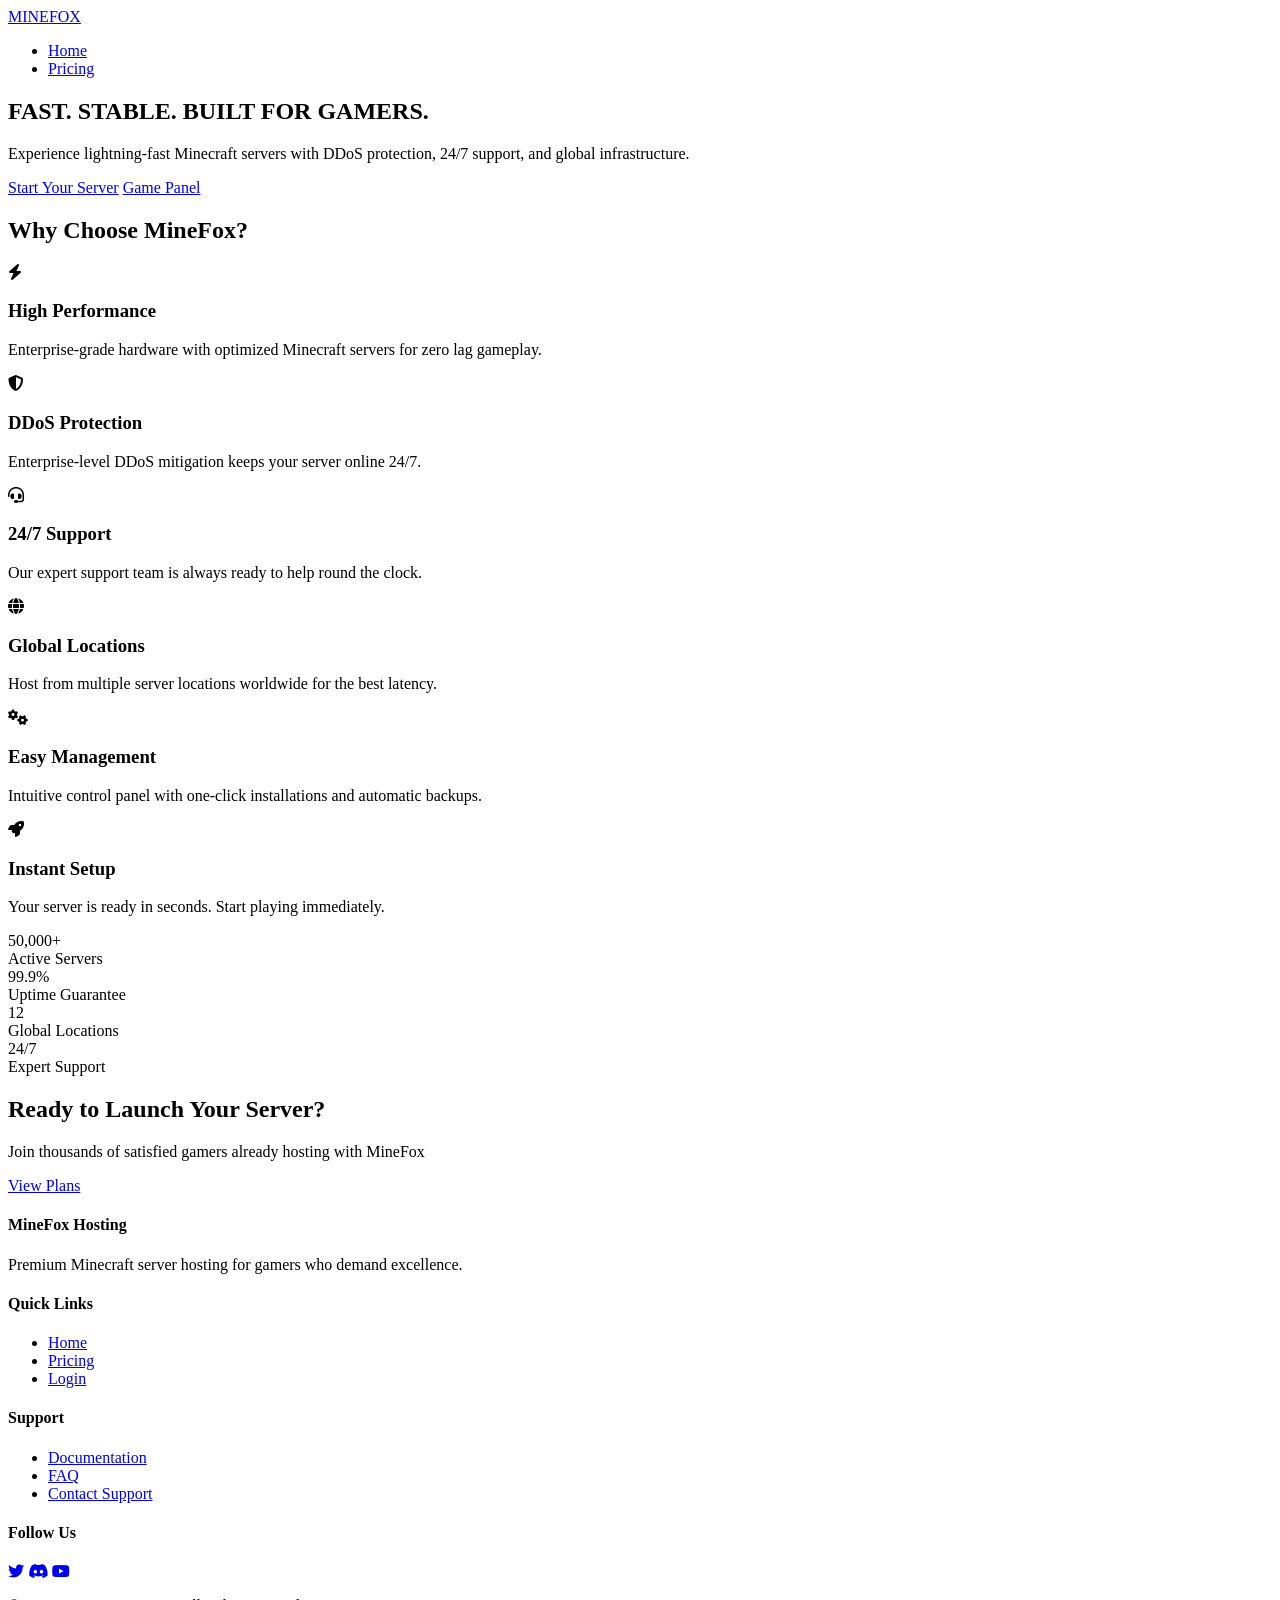
==== index.html @ b41138cb "Add files via upload" ====
<!DOCTYPE html>
<html lang="en">
<head>
    <meta charset="UTF-8">
    <meta name="viewport" content="width=device-width, initial-scale=1.0">
    <title>MineFox Hosting - Premium Minecraft Server Hosting</title>
    <link rel="stylesheet" href="assets/css/style.css">
    <link href="https://cdnjs.cloudflare.com/ajax/libs/font-awesome/6.4.0/css/all.min.css" rel="stylesheet">
    <link href="https://fonts.googleapis.com/css2?family=Poppins:wght@400;600;700;900&display=swap" rel="stylesheet">
</head>
<body>
    <nav class="navbar">
        <div class="nav-container">
            <a href="index.html" class="nav-logo"><span class="logo-text"><span class="logo-mine">MINE</span><span class="logo-fox">FOX</span></span></a>
            <ul class="nav-menu">
                <li><a href="index.html" class="nav-link active">Home</a></li>
                <li><a href="pricing.html" class="nav-link">Pricing</a></li>
            </ul>
        </div>
    </nav>

    <section class="hero">
        <div class="hero-bg-glow"></div>
        <div class="hero-content">
            <h1 class="hero-title">
                <span class="title-line">FAST.</span>
                <span class="title-line">STABLE.</span>
                <span class="title-line">BUILT FOR GAMERS.</span>
            </h1>
            <p class="hero-subtitle">Experience lightning-fast Minecraft servers with DDoS protection, 24/7 support, and global infrastructure.</p>
            <div class="hero-buttons">
                <a href="pricing.html" class="btn btn-primary">Start Your Server</a>
                <a href="https://pterodactyl.io/" target="_blank" class="btn btn-secondary">Game Panel</a>
            </div>
        </div>
    </section>

    <section class="features">
        <div class="container">
            <h2 class="section-title">Why Choose MineFox?</h2>
            <div class="features-grid">
                <div class="feature-card">
                    <div class="feature-icon"><i class="fas fa-bolt"></i></div>
                    <h3>High Performance</h3>
                    <p>Enterprise-grade hardware with optimized Minecraft servers for zero lag gameplay.</p>
                </div>
                <div class="feature-card">
                    <div class="feature-icon"><i class="fas fa-shield-alt"></i></div>
                    <h3>DDoS Protection</h3>
                    <p>Enterprise-level DDoS mitigation keeps your server online 24/7.</p>
                </div>
                <div class="feature-card">
                    <div class="feature-icon"><i class="fas fa-headset"></i></div>
                    <h3>24/7 Support</h3>
                    <p>Our expert support team is always ready to help round the clock.</p>
                </div>
                <div class="feature-card">
                    <div class="feature-icon"><i class="fas fa-globe"></i></div>
                    <h3>Global Locations</h3>
                    <p>Host from multiple server locations worldwide for the best latency.</p>
                </div>
                <div class="feature-card">
                    <div class="feature-icon"><i class="fas fa-cogs"></i></div>
                    <h3>Easy Management</h3>
                    <p>Intuitive control panel with one-click installations and automatic backups.</p>
                </div>
                <div class="feature-card">
                    <div class="feature-icon"><i class="fas fa-rocket"></i></div>
                    <h3>Instant Setup</h3>
                    <p>Your server is ready in seconds. Start playing immediately.</p>
                </div>
            </div>
        </div>
    </section>

    <section class="stats">
        <div class="container">
            <div class="stat-item">
                <div class="stat-number">50,000+</div>
                <div class="stat-label">Active Servers</div>
            </div>
            <div class="stat-item">
                <div class="stat-number">99.9%</div>
                <div class="stat-label">Uptime Guarantee</div>
            </div>
            <div class="stat-item">
                <div class="stat-number">12</div>
                <div class="stat-label">Global Locations</div>
            </div>
            <div class="stat-item">
                <div class="stat-number">24/7</div>
                <div class="stat-label">Expert Support</div>
            </div>
        </div>
    </section>

    <section class="cta">
        <div class="cta-content">
            <h2>Ready to Launch Your Server?</h2>
            <p>Join thousands of satisfied gamers already hosting with MineFox</p>
            <a href="pricing.html" class="btn btn-primary btn-lg">View Plans</a>
        </div>
    </section>

    <footer class="footer">
        <div class="footer-content">
            <div class="footer-section">
                <h4>MineFox Hosting</h4>
                <p>Premium Minecraft server hosting for gamers who demand excellence.</p>
            </div>
            <div class="footer-section">
                <h4>Quick Links</h4>
                <ul>
                    <li><a href="index.html">Home</a></li>
                    <li><a href="pricing.html">Pricing</a></li>
                    <li><a href="login.html">Login</a></li>
                </ul>
            </div>
            <div class="footer-section">
                <h4>Support</h4>
                <ul>
                    <li><a href="#">Documentation</a></li>
                    <li><a href="#">FAQ</a></li>
                    <li><a href="#">Contact Support</a></li>
                </ul>
            </div>
            <div class="footer-section">
                <h4>Follow Us</h4>
                <div class="social-links">
                    <a href="#"><i class="fab fa-twitter"></i></a>
                    <a href="#"><i class="fab fa-discord"></i></a>
                    <a href="#"><i class="fab fa-youtube"></i></a>
                </div>
            </div>
        </div>
        <div class="footer-bottom">
            <p>&copy; 2024 MineFox Hosting. All rights reserved.</p>
        </div>
    </footer>

    <script src="assets/js/script.js"></script>
</body>
</html>
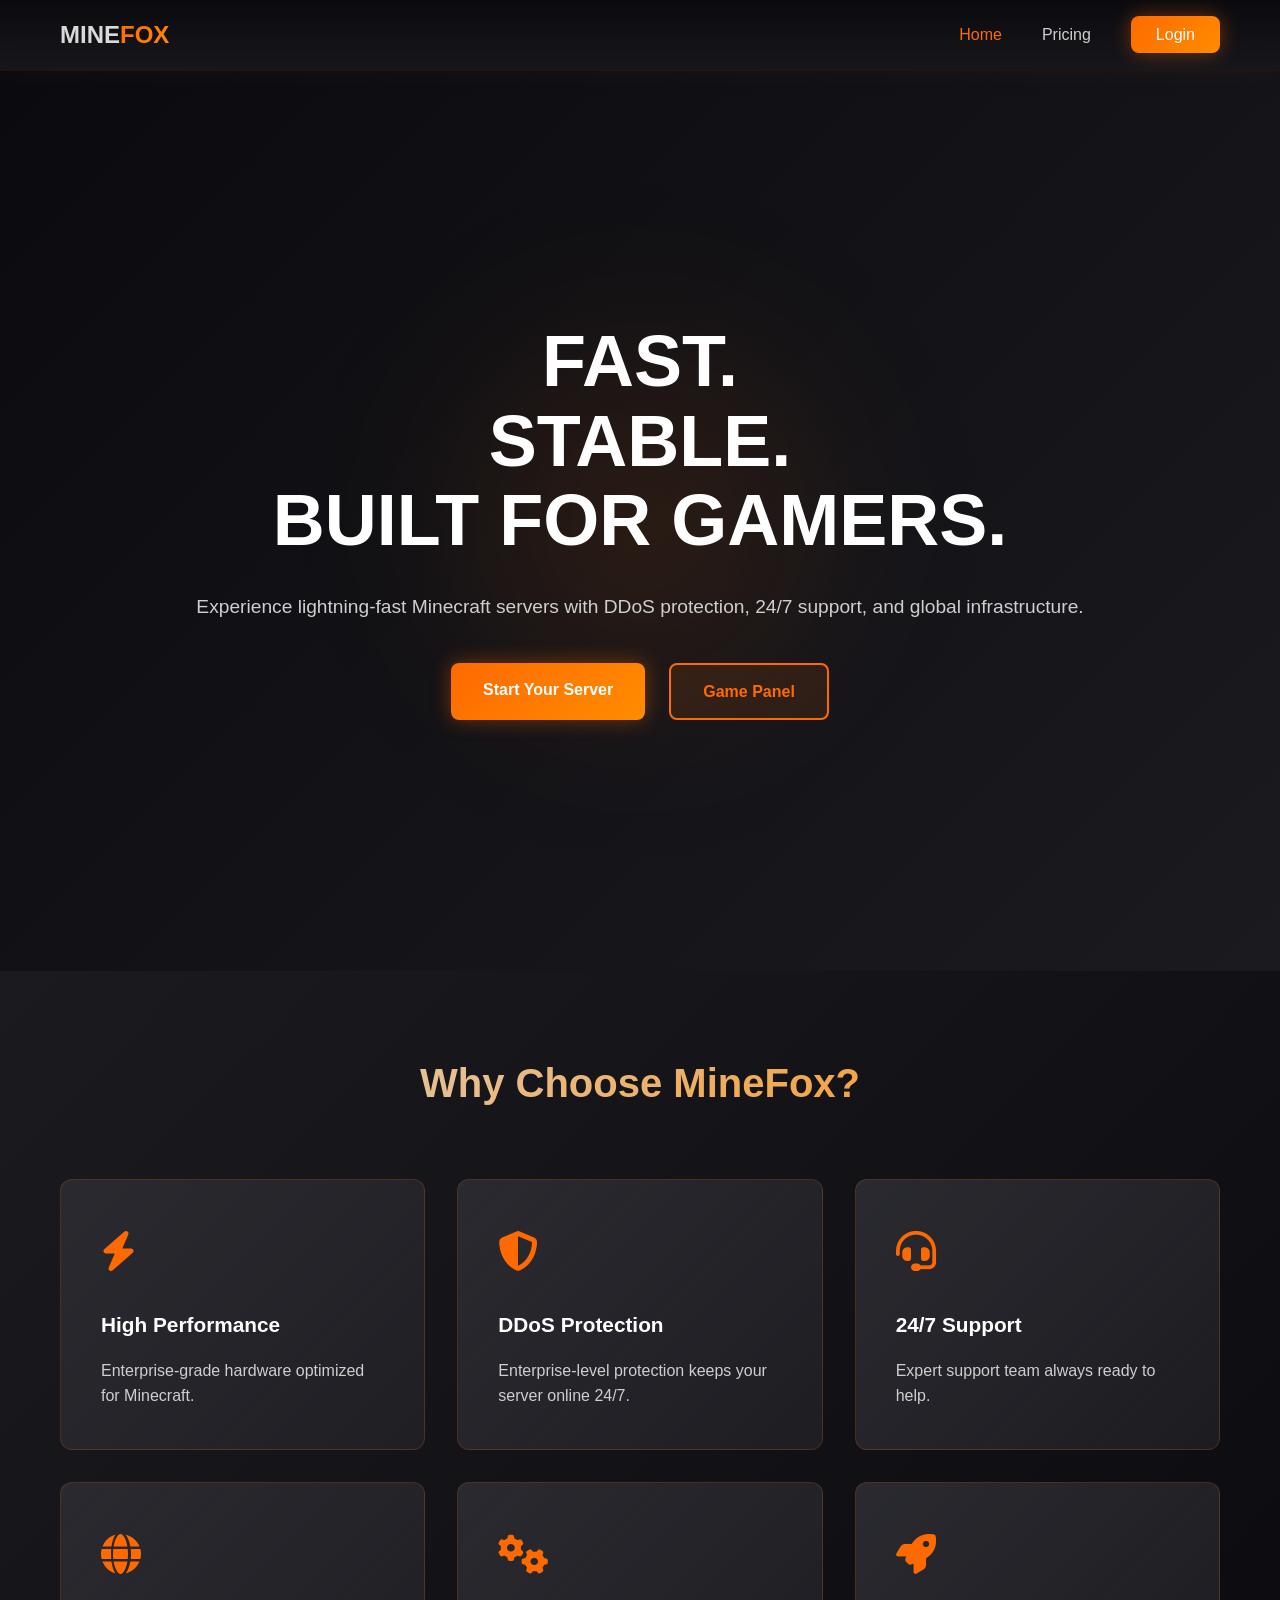
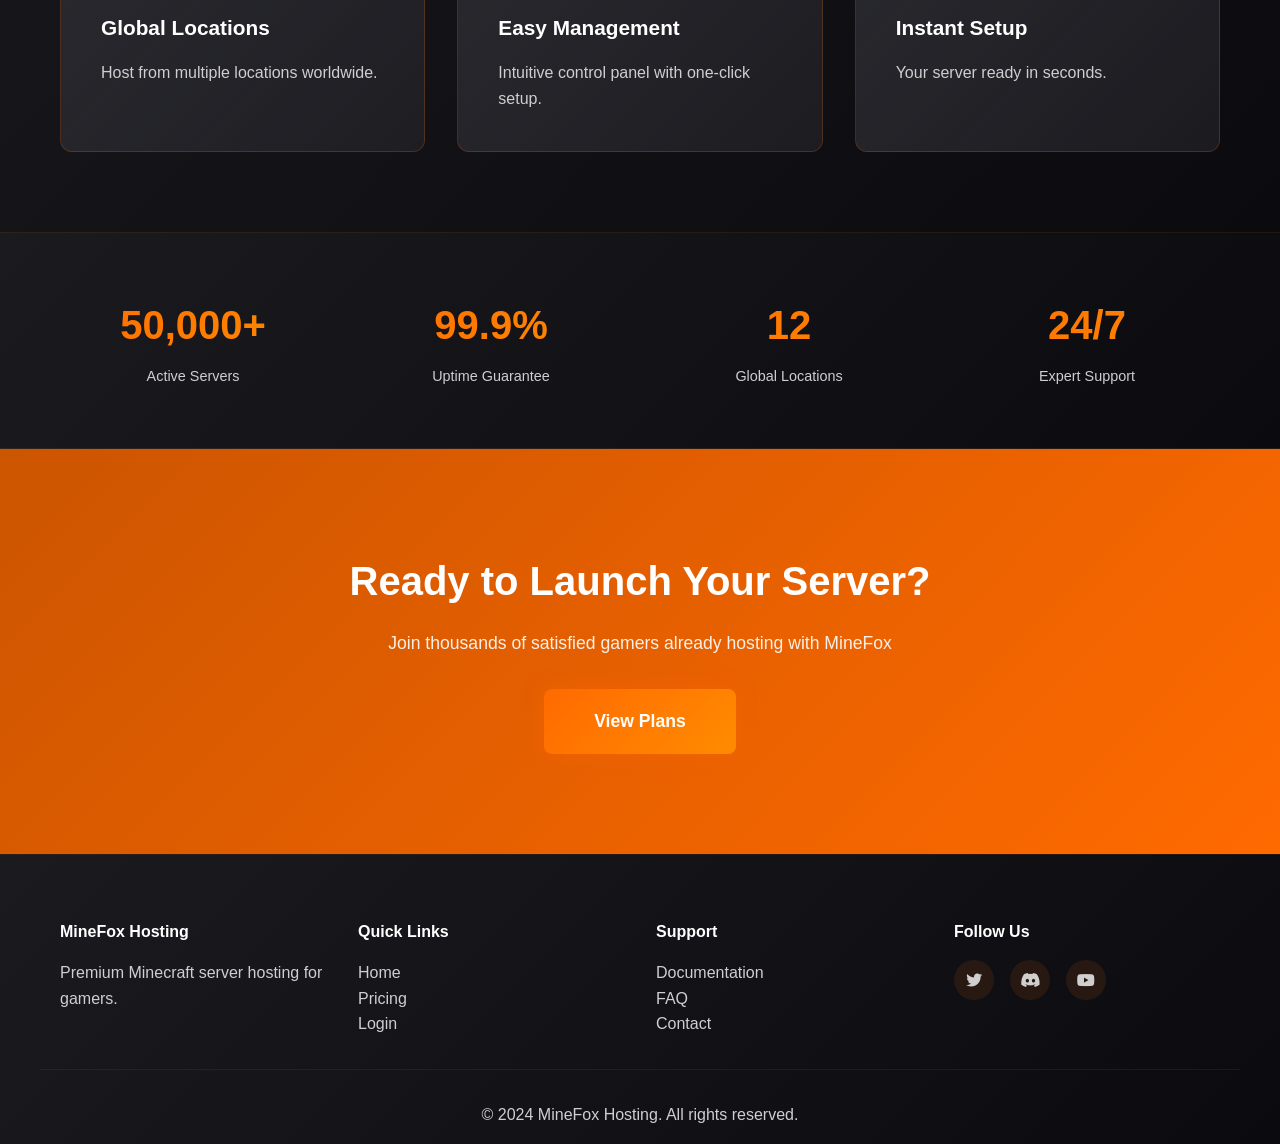
==== commit 0426a0f2: "new filrs" ====
--- a/index.html
+++ b/index.html
@@ -42,32 +42,32 @@
                 <div class="feature-card">
                     <div class="feature-icon"><i class="fas fa-bolt"></i></div>
                     <h3>High Performance</h3>
-                    <p>Enterprise-grade hardware with optimized Minecraft servers for zero lag gameplay.</p>
+                    <p>Enterprise-grade hardware optimized for Minecraft.</p>
                 </div>
                 <div class="feature-card">
                     <div class="feature-icon"><i class="fas fa-shield-alt"></i></div>
                     <h3>DDoS Protection</h3>
-                    <p>Enterprise-level DDoS mitigation keeps your server online 24/7.</p>
+                    <p>Enterprise-level protection keeps your server online 24/7.</p>
                 </div>
                 <div class="feature-card">
                     <div class="feature-icon"><i class="fas fa-headset"></i></div>
                     <h3>24/7 Support</h3>
-                    <p>Our expert support team is always ready to help round the clock.</p>
+                    <p>Expert support team always ready to help.</p>
                 </div>
                 <div class="feature-card">
                     <div class="feature-icon"><i class="fas fa-globe"></i></div>
                     <h3>Global Locations</h3>
-                    <p>Host from multiple server locations worldwide for the best latency.</p>
+                    <p>Host from multiple locations worldwide.</p>
                 </div>
                 <div class="feature-card">
                     <div class="feature-icon"><i class="fas fa-cogs"></i></div>
                     <h3>Easy Management</h3>
-                    <p>Intuitive control panel with one-click installations and automatic backups.</p>
+                    <p>Intuitive control panel with one-click setup.</p>
                 </div>
                 <div class="feature-card">
                     <div class="feature-icon"><i class="fas fa-rocket"></i></div>
                     <h3>Instant Setup</h3>
-                    <p>Your server is ready in seconds. Start playing immediately.</p>
+                    <p>Your server ready in seconds.</p>
                 </div>
             </div>
         </div>
@@ -106,7 +106,7 @@
         <div class="footer-content">
             <div class="footer-section">
                 <h4>MineFox Hosting</h4>
-                <p>Premium Minecraft server hosting for gamers who demand excellence.</p>
+                <p>Premium Minecraft server hosting for gamers.</p>
             </div>
             <div class="footer-section">
                 <h4>Quick Links</h4>
@@ -121,7 +121,7 @@
                 <ul>
                     <li><a href="#">Documentation</a></li>
                     <li><a href="#">FAQ</a></li>
-                    <li><a href="#">Contact Support</a></li>
+                    <li><a href="#">Contact</a></li>
                 </ul>
             </div>
             <div class="footer-section">
--- a/assets/css/style.css
+++ b/assets/css/style.css
@@ -0,0 +1,1206 @@
+:root {
+    --primary: #FF6A00;
+    --primary-light: #FF8C00;
+    --primary-dark: #CC5500;
+    --bg-main: #0B0B0F;
+    --bg-section: #1A1A1F;
+    --bg-card: #2A2A30;
+    --text-primary: #FFFFFF;
+    --text-secondary: #CFCFCF;
+    --text-silver: #D9D9D9;
+    --transition: all 0.3s cubic-bezier(0.4, 0, 0.2, 1);
+}
+
+* {
+    margin: 0;
+    padding: 0;
+    box-sizing: border-box;
+}
+
+html {
+    scroll-behavior: smooth;
+}
+
+body {
+    font-family: 'Poppins', sans-serif;
+    background-color: var(--bg-main);
+    color: var(--text-primary);
+    line-height: 1.6;
+}
+
+.container {
+    max-width: 1200px;
+    margin: 0 auto;
+    padding: 0 20px;
+}
+
+/* NAVBAR */
+.navbar {
+    position: sticky;
+    top: 0;
+    background: linear-gradient(180deg, rgba(11, 11, 15, 0.95) 0%, rgba(26, 26, 31, 0.8) 100%);
+    backdrop-filter: blur(10px);
+    border-bottom: 1px solid rgba(255, 106, 0, 0.1);
+    padding: 1rem 0;
+    z-index: 1000;
+    box-shadow: 0 0 30px rgba(255, 106, 0, 0.05);
+}
+
+.nav-container {
+    max-width: 1200px;
+    margin: 0 auto;
+    padding: 0 20px;
+    display: flex;
+    justify-content: space-between;
+    align-items: center;
+}
+
+.nav-logo {
+    font-size: 1.5rem;
+    font-weight: 900;
+    text-decoration: none;
+    color: white;
+}
+
+.logo-mine {
+    color: var(--text-silver);
+}
+
+.logo-fox {
+    background: linear-gradient(135deg, var(--primary), var(--primary-light));
+    -webkit-background-clip: text;
+    -webkit-text-fill-color: transparent;
+    background-clip: text;
+}
+
+.nav-menu {
+    display: flex;
+    list-style: none;
+    gap: 2.5rem;
+    align-items: center;
+}
+
+.nav-link {
+    color: var(--text-secondary);
+    text-decoration: none;
+    font-weight: 500;
+    transition: var(--transition);
+}
+
+.nav-link:hover,
+.nav-link.active {
+    color: var(--primary);
+}
+
+.btn-nav {
+    background: linear-gradient(135deg, var(--primary), var(--primary-light));
+    color: white !important;
+    padding: 10px 25px !important;
+    border-radius: 8px;
+    box-shadow: 0 0 20px rgba(255, 106, 0, 0.4);
+}
+
+/* HERO */
+.hero {
+    min-height: 100vh;
+    display: flex;
+    align-items: center;
+    justify-content: center;
+    position: relative;
+    overflow: hidden;
+    background: linear-gradient(135deg, var(--bg-main) 0%, var(--bg-section) 100%);
+    padding: 40px 20px;
+}
+
+.hero-bg-glow {
+    position: absolute;
+    width: 500px;
+    height: 500px;
+    background: radial-gradient(circle, rgba(255, 106, 0, 0.15) 0%, transparent 70%);
+    border-radius: 50%;
+    filter: blur(80px);
+    animation: float 20s ease-in-out infinite;
+}
+
+.hero-content {
+    position: relative;
+    z-index: 2;
+    text-align: center;
+    max-width: 900px;
+}
+
+.hero-title {
+    font-size: clamp(2.5rem, 8vw, 4.5rem);
+    font-weight: 900;
+    line-height: 1.1;
+    margin-bottom: 2rem;
+}
+
+.title-line {
+    display: block;
+}
+
+.hero-subtitle {
+    font-size: 1.2rem;
+    color: var(--text-secondary);
+    margin-bottom: 2.5rem;
+}
+
+.hero-buttons {
+    display: flex;
+    gap: 1.5rem;
+    justify-content: center;
+    flex-wrap: wrap;
+}
+
+/* BUTTONS */
+.btn {
+    padding: 14px 32px;
+    border: none;
+    border-radius: 8px;
+    font-size: 1rem;
+    font-weight: 600;
+    cursor: pointer;
+    transition: var(--transition);
+    font-family: 'Poppins', sans-serif;
+    text-decoration: none;
+    display: inline-block;
+}
+
+.btn-primary {
+    background: linear-gradient(135deg, var(--primary), var(--primary-light));
+    color: white;
+    box-shadow: 0 0 20px rgba(255, 106, 0, 0.4);
+}
+
+.btn-primary:hover {
+    box-shadow: 0 0 40px rgba(255, 106, 0, 0.8);
+    transform: translateY(-3px);
+}
+
+.btn-secondary {
+    background: rgba(255, 106, 0, 0.1);
+    color: var(--primary);
+    border: 2px solid var(--primary);
+}
+
+.btn-secondary:hover {
+    background: var(--primary);
+    color: white;
+    transform: translateY(-3px);
+}
+
+.btn-block {
+    width: 100%;
+    justify-content: center;
+}
+
+.btn-lg {
+    padding: 18px 50px;
+    font-size: 1.1rem;
+}
+
+.btn-small {
+    padding: 8px 16px;
+    font-size: 0.9rem;
+}
+
+/* FEATURES */
+.features {
+    padding: 80px 0;
+    background: linear-gradient(135deg, var(--bg-section) 0%, var(--bg-main) 100%);
+}
+
+.section-title {
+    font-size: 2.5rem;
+    font-weight: 900;
+    text-align: center;
+    margin-bottom: 4rem;
+    background: linear-gradient(135deg, var(--text-silver) 0%, var(--primary-light) 100%);
+    -webkit-background-clip: text;
+    -webkit-text-fill-color: transparent;
+}
+
+.features-grid {
+    display: grid;
+    grid-template-columns: repeat(auto-fit, minmax(300px, 1fr));
+    gap: 2rem;
+}
+
+.feature-card {
+    background: linear-gradient(135deg, var(--bg-card) 0%, rgba(42, 42, 48, 0.5) 100%);
+    padding: 2.5rem;
+    border-radius: 12px;
+    border: 1px solid rgba(255, 106, 0, 0.2);
+    transition: var(--transition);
+}
+
+.feature-card:hover {
+    transform: translateY(-8px);
+    border-color: rgba(255, 106, 0, 0.5);
+    box-shadow: 0 10px 40px rgba(255, 106, 0, 0.15);
+}
+
+.feature-icon {
+    font-size: 2.5rem;
+    color: var(--primary);
+    margin-bottom: 1.5rem;
+    display: inline-block;
+}
+
+.feature-card h3 {
+    font-size: 1.3rem;
+    margin-bottom: 1rem;
+}
+
+.feature-card p {
+    color: var(--text-secondary);
+}
+
+/* STATS */
+.stats {
+    padding: 60px 0;
+    background: linear-gradient(135deg, var(--bg-section) 0%, var(--bg-main) 100%);
+    border-top: 1px solid rgba(255, 106, 0, 0.1);
+    border-bottom: 1px solid rgba(255, 106, 0, 0.1);
+}
+
+.stats .container {
+    display: grid;
+    grid-template-columns: repeat(auto-fit, minmax(200px, 1fr));
+    gap: 2rem;
+    text-align: center;
+}
+
+.stat-number {
+    font-size: 2.5rem;
+    font-weight: 900;
+    background: linear-gradient(135deg, var(--primary), var(--primary-light));
+    -webkit-background-clip: text;
+    -webkit-text-fill-color: transparent;
+    margin-bottom: 0.5rem;
+}
+
+.stat-label {
+    color: var(--text-secondary);
+}
+
+/* CTA */
+.cta {
+    padding: 100px 20px;
+    background: linear-gradient(135deg, var(--primary-dark) 0%, var(--primary) 100%);
+    text-align: center;
+}
+
+.cta-content {
+    max-width: 600px;
+    margin: 0 auto;
+}
+
+.cta h2 {
+    font-size: 2.5rem;
+    font-weight: 900;
+    color: white;
+    margin-bottom: 1rem;
+}
+
+.cta p {
+    font-size: 1.1rem;
+    color: rgba(255, 255, 255, 0.9);
+    margin-bottom: 2rem;
+}
+
+/* PRICING */
+.pricing-hero {
+    padding: 100px 20px;
+    background: linear-gradient(135deg, var(--bg-section) 0%, var(--bg-main) 100%);
+    text-align: center;
+    display: flex;
+    align-items: center;
+    justify-content: center;
+}
+
+.pricing-hero h1 {
+    font-size: 2.5rem;
+    font-weight: 900;
+    margin-bottom: 1rem;
+}
+
+.pricing-hero p {
+    font-size: 1.2rem;
+    color: var(--text-secondary);
+}
+
+.pricing-section {
+    padding: 80px 0;
+    background: linear-gradient(135deg, var(--bg-main) 0%, var(--bg-section) 100%);
+}
+
+.pricing-grid {
+    display: grid;
+    grid-template-columns: repeat(auto-fit, minmax(280px, 1fr));
+    gap: 2rem;
+    max-width: 1400px;
+    margin: 0 auto;
+    padding: 0 20px;
+}
+
+.pricing-card {
+    background: linear-gradient(135deg, var(--bg-card) 0%, rgba(42, 42, 48, 0.5) 100%);
+    border: 1px solid rgba(255, 106, 0, 0.2);
+    border-radius: 12px;
+    padding: 2.5rem;
+    transition: var(--transition);
+    display: flex;
+    flex-direction: column;
+}
+
+.pricing-card:hover {
+    transform: translateY(-10px);
+    border-color: rgba(255, 106, 0, 0.5);
+    box-shadow: 0 20px 50px rgba(255, 106, 0, 0.2);
+}
+
+.pricing-card.featured {
+    border-color: var(--primary);
+    box-shadow: 0 0 40px rgba(255, 106, 0, 0.25);
+    transform: scale(1.05);
+}
+
+.plan-badge {
+    display: inline-block;
+    background: rgba(255, 106, 0, 0.2);
+    color: var(--primary);
+    padding: 6px 16px;
+    border-radius: 20px;
+    font-size: 0.8rem;
+    font-weight: 700;
+    margin-bottom: 1.5rem;
+    text-transform: uppercase;
+    align-self: flex-start;
+}
+
+.plan-badge.premium {
+    background: linear-gradient(135deg, var(--primary), var(--primary-light));
+    color: white;
+}
+
+.pricing-card h3 {
+    font-size: 1.8rem;
+    margin-bottom: 1.5rem;
+}
+
+.plan-price {
+    display: flex;
+    align-items: baseline;
+    margin-bottom: 0.5rem;
+    gap: 8px;
+}
+
+.currency {
+    font-size: 1.2rem;
+    color: var(--primary);
+}
+
+.amount {
+    font-size: 2.5rem;
+    font-weight: 900;
+    background: linear-gradient(135deg, var(--primary), var(--primary-light));
+    -webkit-background-clip: text;
+    -webkit-text-fill-color: transparent;
+}
+
+.period {
+    color: var(--text-secondary);
+    font-size: 1rem;
+}
+
+.plan-features {
+    list-style: none;
+    margin-bottom: 2rem;
+    flex: 1;
+}
+
+.plan-features li {
+    color: var(--text-secondary);
+    padding: 10px 0;
+    border-bottom: 1px solid rgba(255, 106, 0, 0.1);
+    display: flex;
+    align-items: center;
+    gap: 12px;
+}
+
+.plan-features li:last-child {
+    border-bottom: none;
+}
+
+.plan-features i {
+    color: var(--primary);
+}
+
+/* FAQ */
+.faq-section {
+    padding: 80px 0;
+    background: linear-gradient(135deg, var(--bg-main) 0%, var(--bg-section) 100%);
+}
+
+.faq-section h2 {
+    font-size: 2.2rem;
+    margin-bottom: 3rem;
+    text-align: center;
+    background: linear-gradient(135deg, var(--text-silver) 0%, var(--primary-light) 100%);
+    -webkit-background-clip: text;
+    -webkit-text-fill-color: transparent;
+}
+
+.faq-grid {
+    display: grid;
+    grid-template-columns: repeat(auto-fit, minmax(300px, 1fr));
+    gap: 2rem;
+    max-width: 1200px;
+    margin: 0 auto;
+    padding: 0 20px;
+}
+
+.faq-item {
+    background: linear-gradient(135deg, var(--bg-card) 0%, rgba(42, 42, 48, 0.5) 100%);
+    padding: 2rem;
+    border-radius: 12px;
+    border: 1px solid rgba(255, 106, 0, 0.2);
+    transition: var(--transition);
+}
+
+.faq-item:hover {
+    border-color: rgba(255, 106, 0, 0.5);
+    box-shadow: 0 10px 30px rgba(255, 106, 0, 0.1);
+}
+
+.faq-item h4 {
+    color: var(--text-primary);
+    margin-bottom: 1rem;
+}
+
+.faq-item p {
+    color: var(--text-secondary);
+}
+
+/* FOOTER */
+.footer {
+    background: linear-gradient(135deg, var(--bg-section) 0%, var(--bg-main) 100%);
+    border-top: 1px solid rgba(255, 106, 0, 0.1);
+    padding: 4rem 0 1rem;
+    color: var(--text-secondary);
+}
+
+.footer-content {
+    display: grid;
+    grid-template-columns: repeat(auto-fit, minmax(250px, 1fr));
+    gap: 2rem;
+    margin-bottom: 2rem;
+    max-width: 1200px;
+    margin-left: auto;
+    margin-right: auto;
+    padding: 0 20px;
+}
+
+.footer-section h4 {
+    color: var(--text-primary);
+    margin-bottom: 1rem;
+}
+
+.footer-section ul {
+    list-style: none;
+}
+
+.footer-section a {
+    color: var(--text-secondary);
+    text-decoration: none;
+    transition: var(--transition);
+}
+
+.footer-section a:hover {
+    color: var(--primary);
+}
+
+.social-links {
+    display: flex;
+    gap: 1rem;
+}
+
+.social-links a {
+    display: inline-flex;
+    width: 40px;
+    height: 40px;
+    align-items: center;
+    justify-content: center;
+    background: rgba(255, 106, 0, 0.1);
+    border-radius: 50%;
+    transition: var(--transition);
+}
+
+.social-links a:hover {
+    background: var(--primary);
+    color: white;
+}
+
+.footer-bottom {
+    border-top: 1px solid rgba(255, 106, 0, 0.1);
+    padding-top: 2rem;
+    text-align: center;
+    max-width: 1200px;
+    margin: 0 auto;
+    padding: 2rem 20px 0;
+}
+
+/* AUTH PAGES */
+.auth-page {
+    display: flex;
+    flex-direction: column;
+    min-height: 100vh;
+}
+
+.auth-container {
+    flex: 1;
+    display: flex;
+    align-items: center;
+    justify-content: center;
+    padding: 40px 20px;
+    background: linear-gradient(135deg, var(--bg-main) 0%, var(--bg-section) 100%);
+}
+
+.auth-box {
+    background: linear-gradient(135deg, var(--bg-card) 0%, rgba(42, 42, 48, 0.8) 100%);
+    border: 1px solid rgba(255, 106, 0, 0.3);
+    border-radius: 16px;
+    padding: 3rem;
+    width: 100%;
+    max-width: 420px;
+}
+
+.auth-header {
+    text-align: center;
+    margin-bottom: 2.5rem;
+}
+
+.auth-header h1 {
+    font-size: 2rem;
+    font-weight: 900;
+    margin-bottom: 0.5rem;
+    background: linear-gradient(135deg, var(--text-silver) 0%, var(--primary-light) 100%);
+    -webkit-background-clip: text;
+    -webkit-text-fill-color: transparent;
+}
+
+.auth-header p {
+    color: var(--text-secondary);
+}
+
+.auth-form {
+    display: flex;
+    flex-direction: column;
+    gap: 1.5rem;
+}
+
+.form-group {
+    position: relative;
+}
+
+.form-group label {
+    display: block;
+    color: var(--text-primary);
+    font-size: 0.9rem;
+    font-weight: 600;
+    margin-bottom: 0.8rem;
+    text-transform: uppercase;
+}
+
+.form-group input {
+    width: 100%;
+    padding: 12px 16px;
+    background: rgba(255, 255, 255, 0.05);
+    border: 1px solid rgba(255, 106, 0, 0.2);
+    border-radius: 8px;
+    color: var(--text-primary);
+    font-family: 'Poppins', sans-serif;
+}
+
+.form-group input:focus {
+    outline: none;
+    background: rgba(255, 106, 0, 0.05);
+    border-color: var(--primary);
+}
+
+.form-row {
+    display: grid;
+    grid-template-columns: 1fr 1fr;
+    gap: 20px;
+}
+
+.alert {
+    padding: 15px;
+    border-radius: 8px;
+    margin-bottom: 20px;
+    display: flex;
+    gap: 15px;
+}
+
+.alert-error {
+    background: rgba(244, 67, 54, 0.1);
+    border: 1px solid rgba(244, 67, 54, 0.3);
+    color: #F44336;
+}
+
+.alert-success {
+    background: rgba(76, 175, 80, 0.1);
+    border: 1px solid rgba(76, 175, 80, 0.3);
+    color: #4CAF50;
+}
+
+.alert-info {
+    background: rgba(33, 150, 243, 0.1);
+    border: 1px solid rgba(33, 150, 243, 0.3);
+    color: #2196F3;
+}
+
+.alert-warning {
+    background: rgba(255, 193, 7, 0.1);
+    border: 1px solid rgba(255, 193, 7, 0.3);
+    color: #FFC107;
+}
+
+.auth-divider {
+    text-align: center;
+    color: var(--text-secondary);
+    margin: 1rem 0;
+}
+
+.demo-info {
+    background: rgba(255, 106, 0, 0.1);
+    border: 1px solid rgba(255, 106, 0, 0.2);
+    padding: 15px;
+    border-radius: 8px;
+    text-align: center;
+    margin-top: 20px;
+}
+
+.demo-info p {
+    color: var(--text-secondary);
+    margin: 5px 0;
+    font-size: 0.9rem;
+}
+
+.demo-info code {
+    background: #000;
+    padding: 2px 6px;
+    border-radius: 4px;
+    font-family: 'Courier New', monospace;
+    color: var(--primary);
+}
+
+/* DASHBOARD */
+.dashboard-container {
+    display: grid;
+    grid-template-columns: 250px 1fr;
+    min-height: calc(100vh - 70px);
+    background: linear-gradient(135deg, var(--bg-main) 0%, var(--bg-section) 100%);
+}
+
+.dashboard-sidebar {
+    background: linear-gradient(180deg, var(--bg-section) 0%, var(--bg-card) 100%);
+    border-right: 1px solid rgba(255, 106, 0, 0.1);
+    padding: 2rem 0;
+    display: flex;
+    flex-direction: column;
+}
+
+.sidebar-profile {
+    text-align: center;
+    padding: 0 1.5rem 2rem;
+    border-bottom: 1px solid rgba(255, 106, 0, 0.1);
+}
+
+.profile-avatar {
+    width: 80px;
+    height: 80px;
+    margin: 0 auto 1rem;
+    background: linear-gradient(135deg, var(--primary), var(--primary-light));
+    border-radius: 50%;
+    display: flex;
+    align-items: center;
+    justify-content: center;
+    font-size: 2rem;
+    color: white;
+}
+
+.sidebar-profile h4 {
+    color: var(--text-primary);
+    margin-bottom: 0.25rem;
+}
+
+.sidebar-profile p {
+    color: var(--text-secondary);
+    font-size: 0.85rem;
+}
+
+.sidebar-menu {
+    flex: 1;
+    padding: 1rem 0;
+}
+
+.sidebar-link {
+    display: flex;
+    align-items: center;
+    gap: 12px;
+    padding: 12px 1.5rem;
+    color: var(--text-secondary);
+    text-decoration: none;
+    transition: var(--transition);
+}
+
+.sidebar-link:hover {
+    color: var(--primary);
+    background: rgba(255, 106, 0, 0.1);
+}
+
+.sidebar-link.active {
+    color: var(--primary);
+    background: rgba(255, 106, 0, 0.15);
+    font-weight: 600;
+}
+
+.dashboard-main {
+    padding: 2rem;
+    overflow-y: auto;
+}
+
+.welcome-section {
+    margin-bottom: 3rem;
+}
+
+.welcome-section h1 {
+    font-size: 2.2rem;
+    font-weight: 900;
+}
+
+.welcome-section p {
+    color: var(--text-secondary);
+}
+
+.status-cards {
+    display: grid;
+    grid-template-columns: repeat(auto-fit, minmax(250px, 1fr));
+    gap: 1.5rem;
+    margin-bottom: 3rem;
+}
+
+.status-card {
+    background: linear-gradient(135deg, var(--bg-card) 0%, rgba(42, 42, 48, 0.5) 100%);
+    border: 1px solid rgba(255, 106, 0, 0.2);
+    border-radius: 12px;
+    padding: 1.5rem;
+    display: flex;
+    align-items: center;
+    gap: 1.5rem;
+}
+
+.status-icon {
+    width: 60px;
+    height: 60px;
+    background: rgba(255, 106, 0, 0.1);
+    border-radius: 12px;
+    display: flex;
+    align-items: center;
+    justify-content: center;
+    font-size: 1.5rem;
+    color: var(--primary);
+}
+
+.status-label {
+    color: var(--text-secondary);
+    font-size: 0.9rem;
+}
+
+.status-value {
+    color: var(--text-primary);
+    font-weight: 700;
+}
+
+.badge {
+    padding: 6px 12px;
+    border-radius: 20px;
+    font-size: 0.8rem;
+    font-weight: 600;
+    display: inline-block;
+}
+
+.badge-success {
+    background: rgba(76, 175, 80, 0.2);
+    color: #4CAF50;
+}
+
+.badge-danger {
+    background: rgba(244, 67, 54, 0.2);
+    color: #F44336;
+}
+
+.badge-pending {
+    background: rgba(255, 152, 0, 0.2);
+    color: #FF9800;
+}
+
+.text-muted {
+    color: var(--text-secondary);
+    font-style: italic;
+}
+
+.empty-state {
+    text-align: center;
+    padding: 3rem 2rem;
+    background: rgba(255, 106, 0, 0.05);
+    border-radius: 12px;
+    border: 1px dashed rgba(255, 106, 0, 0.2);
+}
+
+.empty-state i {
+    font-size: 3rem;
+    color: var(--primary);
+    margin-bottom: 1rem;
+}
+
+.empty-state p {
+    color: var(--text-secondary);
+    margin-bottom: 1.5rem;
+}
+
+.action-buttons {
+    display: flex;
+    flex-direction: column;
+    gap: 1rem;
+    margin-bottom: 2rem;
+}
+
+.alert-section {
+    margin-bottom: 2rem;
+}
+
+/* PAYMENT PAGE */
+.payment-container {
+    min-height: calc(100vh - 70px);
+    background: linear-gradient(135deg, var(--bg-main) 0%, var(--bg-section) 100%);
+    padding: 40px 20px;
+    display: flex;
+    align-items: center;
+    justify-content: center;
+}
+
+.payment-content {
+    display: grid;
+    grid-template-columns: 1fr 1fr;
+    gap: 40px;
+    max-width: 1000px;
+    width: 100%;
+}
+
+.payment-card {
+    background: linear-gradient(135deg, var(--bg-card) 0%, rgba(42, 42, 48, 0.5) 100%);
+    border: 1px solid rgba(255, 106, 0, 0.2);
+    border-radius: 12px;
+    padding: 30px;
+}
+
+.payment-header h1 {
+    font-size: 1.8rem;
+    color: white;
+    margin-bottom: 10px;
+}
+
+.payment-header p {
+    color: var(--text-secondary);
+}
+
+.payment-form {
+    display: flex;
+    flex-direction: column;
+    gap: 20px;
+    margin-top: 20px;
+}
+
+.payment-summary {
+    background: linear-gradient(135deg, var(--bg-card) 0%, rgba(42, 42, 48, 0.5) 100%);
+    border: 1px solid rgba(255, 106, 0, 0.2);
+    border-radius: 12px;
+    padding: 30px;
+    height: fit-content;
+    position: sticky;
+    top: 100px;
+}
+
+.payment-summary h3 {
+    color: white;
+    margin-bottom: 20px;
+}
+
+.summary-item {
+    display: flex;
+    justify-content: space-between;
+    color: var(--text-secondary);
+    margin-bottom: 15px;
+    padding-bottom: 15px;
+    border-bottom: 1px solid rgba(255, 106, 0, 0.1);
+}
+
+.summary-total {
+    display: flex;
+    justify-content: space-between;
+    font-size: 1.2rem;
+    font-weight: 700;
+    color: var(--primary);
+    margin-top: 15px;
+}
+
+.plan-specs {
+    margin-top: 30px;
+    padding-top: 30px;
+    border-top: 1px solid rgba(255, 106, 0, 0.1);
+}
+
+.plan-specs h4 {
+    color: white;
+    margin-bottom: 15px;
+}
+
+.plan-specs ul {
+    list-style: none;
+    color: var(--text-secondary);
+}
+
+.plan-specs li {
+    padding: 8px 0;
+    padding-left: 25px;
+    position: relative;
+}
+
+.plan-specs li:before {
+    content: '✓';
+    position: absolute;
+    left: 0;
+    color: var(--primary);
+    font-weight: bold;
+}
+
+.payment-note {
+    text-align: center;
+    color: var(--text-secondary);
+    margin-top: 20px;
+}
+
+.payment-status-info {
+    background: rgba(33, 150, 243, 0.1);
+    border: 1px solid rgba(33, 150, 243, 0.3);
+    padding: 15px;
+    border-radius: 8px;
+    margin-top: 20px;
+    font-size: 0.9rem;
+    color: #2196F3;
+}
+
+/* ADMIN */
+.admin-container {
+    display: grid;
+    grid-template-columns: 1fr;
+    min-height: calc(100vh - 70px);
+    background: linear-gradient(135deg, var(--bg-main) 0%, var(--bg-section) 100%);
+}
+
+.admin-main {
+    padding: 40px 20px;
+    max-width: 1200px;
+    margin: 0 auto;
+    width: 100%;
+}
+
+.stats-grid {
+    display: grid;
+    grid-template-columns: repeat(auto-fit, minmax(250px, 1fr));
+    gap: 20px;
+    margin-bottom: 40px;
+}
+
+.stat-card {
+    background: linear-gradient(135deg, var(--bg-card) 0%, rgba(42, 42, 48, 0.5) 100%);
+    border: 1px solid rgba(255, 106, 0, 0.2);
+    border-radius: 12px;
+    padding: 20px;
+    display: flex;
+    gap: 20px;
+    align-items: center;
+}
+
+.stat-icon {
+    width: 60px;
+    height: 60px;
+    background: rgba(255, 106, 0, 0.1);
+    border-radius: 12px;
+    display: flex;
+    align-items: center;
+    justify-content: center;
+    font-size: 1.5rem;
+    color: var(--primary);
+}
+
+.stat-content {
+    flex: 1;
+}
+
+.stat-label {
+    color: var(--text-secondary);
+    font-size: 0.9rem;
+}
+
+.stat-value {
+    font-size: 2rem;
+    font-weight: 700;
+    color: white;
+}
+
+.admin-section {
+    background: linear-gradient(135deg, var(--bg-card) 0%, rgba(42, 42, 48, 0.5) 100%);
+    border: 1px solid rgba(255, 106, 0, 0.2);
+    border-radius: 12px;
+    padding: 30px;
+    margin-bottom: 30px;
+}
+
+.admin-section h2 {
+    color: white;
+    margin-bottom: 20px;
+    font-size: 1.5rem;
+}
+
+.table-responsive {
+    overflow-x: auto;
+}
+
+.admin-table {
+    width: 100%;
+    border-collapse: collapse;
+    color: white;
+}
+
+.admin-table thead {
+    background: rgba(255, 106, 0, 0.1);
+}
+
+.admin-table th {
+    padding: 15px;
+    text-align: left;
+    color: var(--primary);
+    font-weight: 600;
+    border-bottom: 1px solid rgba(255, 106, 0, 0.2);
+}
+
+.admin-table td {
+    padding: 15px;
+    border-bottom: 1px solid rgba(255, 106, 0, 0.1);
+    color: var(--text-secondary);
+}
+
+.admin-table tr:hover {
+    background: rgba(255, 106, 0, 0.05);
+}
+
+.btn-approve {
+    background: rgba(76, 175, 80, 0.2);
+    color: #4CAF50;
+    padding: 6px 12px;
+    border-radius: 6px;
+    text-decoration: none;
+    font-size: 0.85rem;
+    border: none;
+    cursor: pointer;
+    margin-right: 5px;
+}
+
+.btn-approve:hover {
+    background: #4CAF50;
+    color: white;
+}
+
+.btn-reject {
+    background: rgba(244, 67, 54, 0.2);
+    color: #F44336;
+    padding: 6px 12px;
+    border-radius: 6px;
+    text-decoration: none;
+    font-size: 0.85rem;
+    border: none;
+    cursor: pointer;
+}
+
+.btn-reject:hover {
+    background: #F44336;
+    color: white;
+}
+
+/* ANIMATIONS */
+@keyframes float {
+    0%, 100% {
+        transform: translateY(0);
+    }
+    50% {
+        transform: translateY(20px);
+    }
+}
+
+/* RESPONSIVE */
+@media (max-width: 768px) {
+    .nav-menu {
+        gap: 1rem;
+    }
+
+    .dashboard-container {
+        grid-template-columns: 1fr;
+    }
+
+    .payment-content {
+        grid-template-columns: 1fr;
+    }
+
+    .payment-summary {
+        position: static;
+    }
+
+    .pricing-card.featured {
+        transform: scale(1);
+    }
+
+    .form-row {
+        grid-template-columns: 1fr;
+    }
+
+    .hero-title {
+        font-size: 2rem;
+    }
+}
+
+@media (max-width: 480px) {
+    .nav-menu {
+        gap: 0.5rem;
+    }
+
+    .hero-buttons {
+        flex-direction: column;
+    }
+
+    .btn {
+        width: 100%;
+    }
+
+    .pricing-grid {
+        grid-template-columns: 1fr;
+    }
+
+    .auth-box {
+        padding: 1.5rem;
+    }
+}
